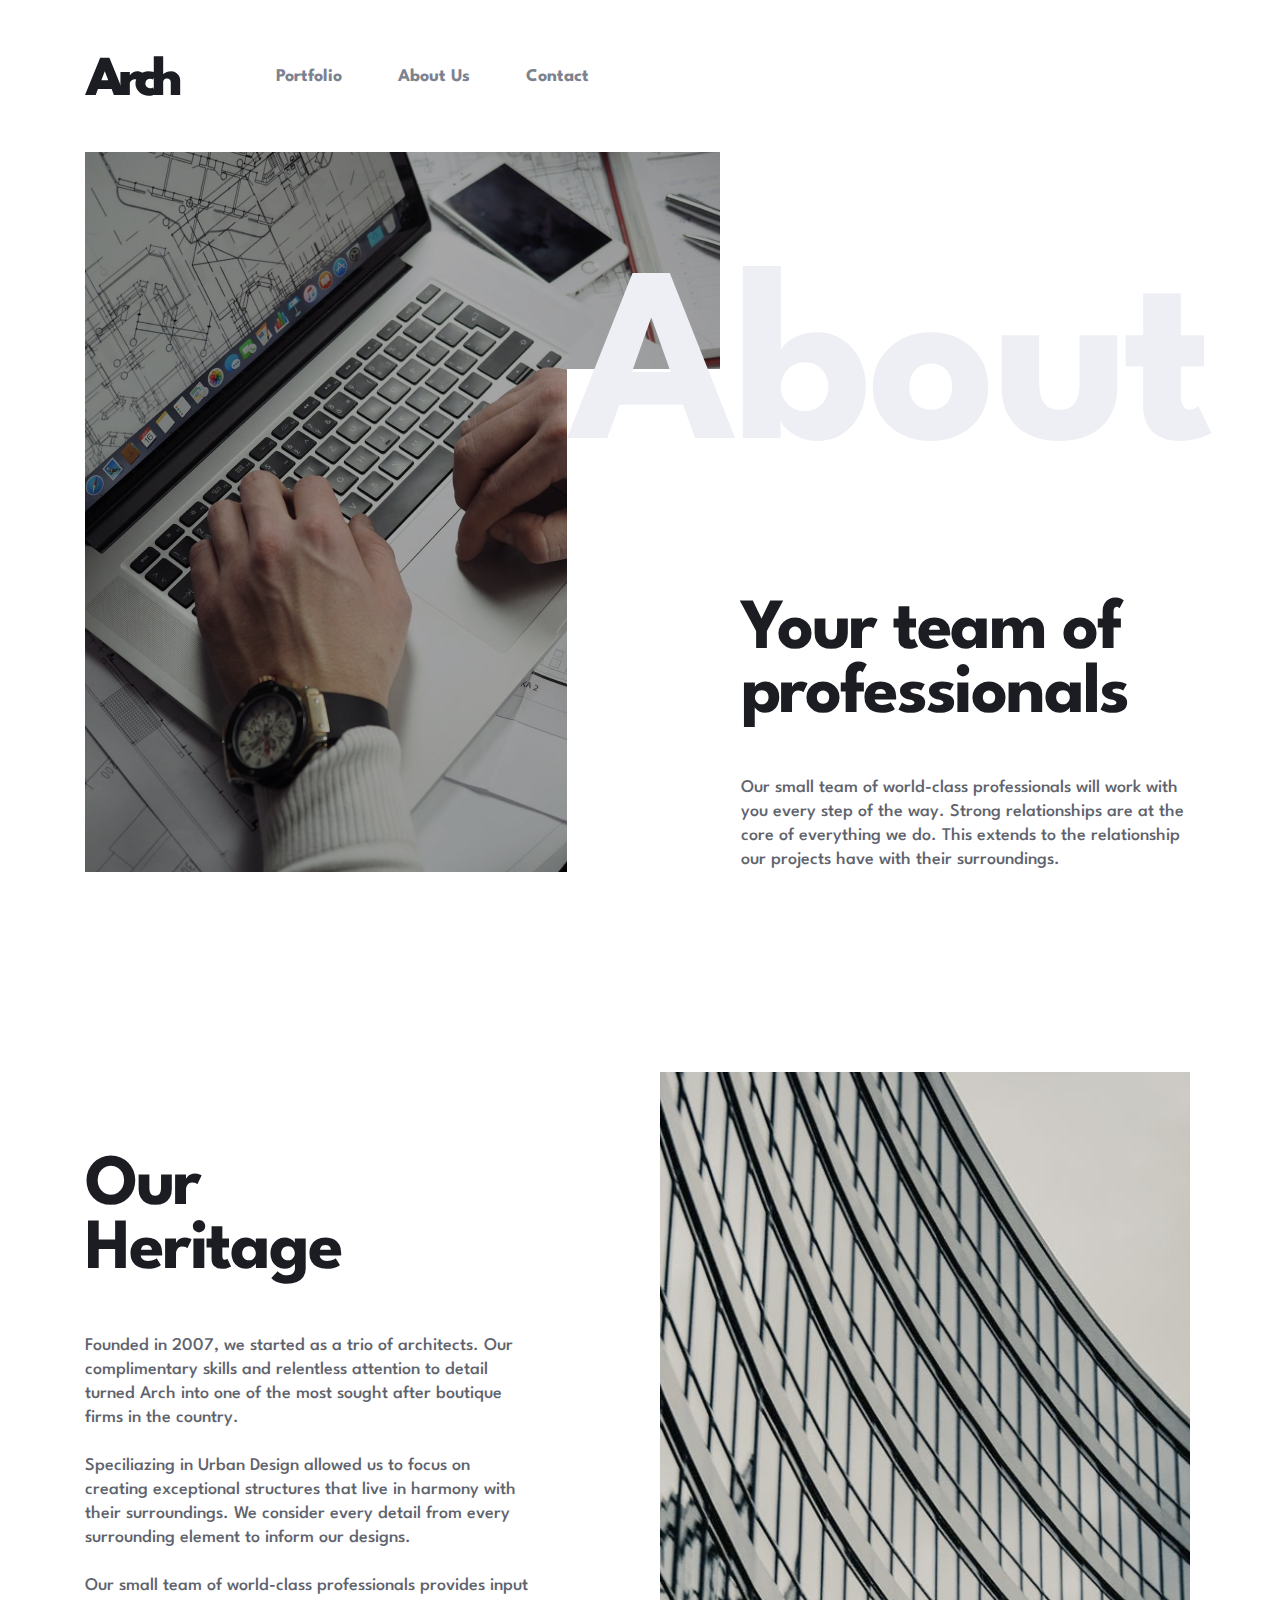
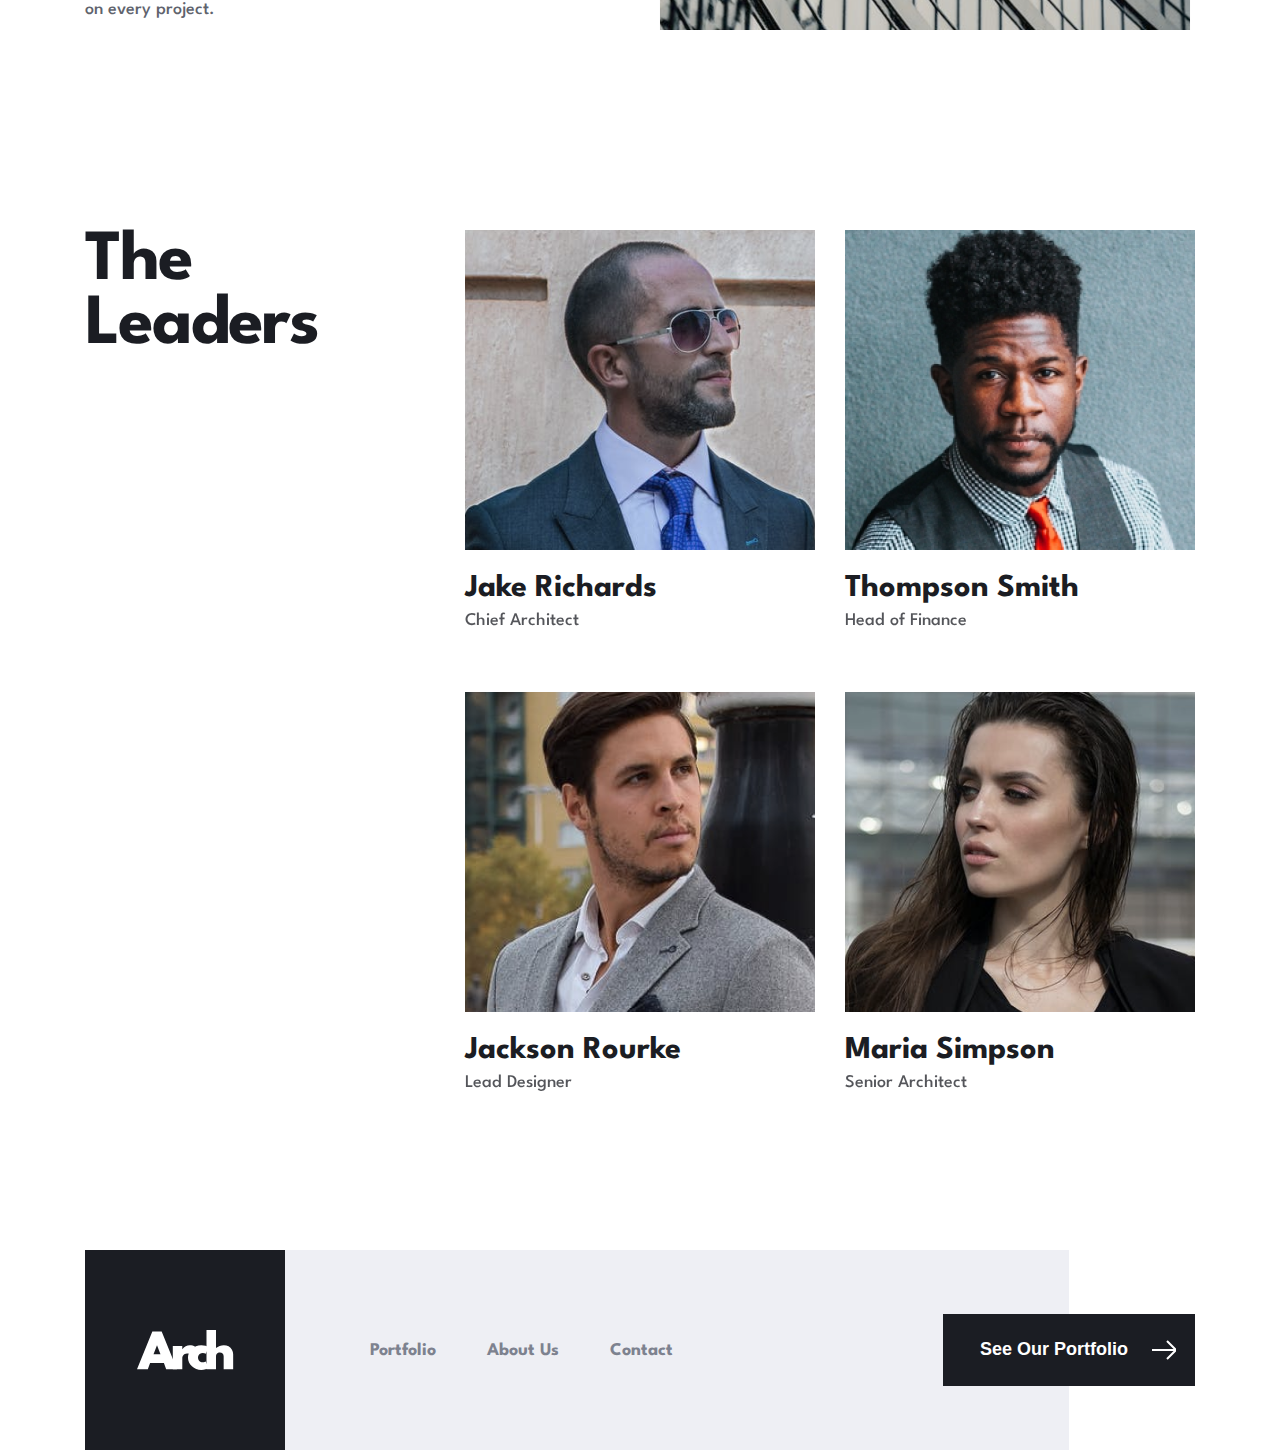
==== about.html @ 5c306593 "feat: add header" ====
<!DOCTYPE html>
<html lang="en">
  <head>
    <meta charset="UTF-8" />
    <meta name="viewport" content="width=device-width, initial-scale=1.0" />
    <link rel="stylesheet" href="./css/about.css" />
    <title>Document</title>
  </head>
  <body>
    <header>
      <img src="./img/logo/Arch.svg" alt="no photo" />
      <ul>
        <li><a href="./index.html">Portfolio</a></li>
        <li><a href="./about.html">About Us</a></li>
        <li><a href="#">Contact</a></li>
      </ul>
    </header>
    <main>
      <section class="your_team">
        <div class="your_team_container">
          <div class="about">
            <img src="./img/logo/About.svg" alt="no photo" />
            <div class="professionals">
              <h1>Your team of professionals</h1>
              <p>
                Our small team of world-class professionals will work with you
                every step of the way. Strong relationships are at the core of
                everything we do. This extends to the relationship our projects
                have with their surroundings.
              </p>
            </div>
          </div>
        </div>
      </section>
      <section class="our_heritage">
        <div class="our_heritage_container">
          <div class="founded">
            <h1>Our Heritage</h1>
            <div class="founded_container">
              <p>
                Founded in 2007, we started as a trio of architects. Our
                complimentary skills and relentless attention to detail turned
                Arch into one of the most sought after boutique firms in the
                country.
              </p>
              <p>
                Speciliazing in Urban Design allowed us to focus on creating
                exceptional structures that live in harmony with their
                surroundings. We consider every detail from every surrounding
                element to inform our designs.
              </p>
              <p>
                Our small team of world-class professionals provides input on
                every project.
              </p>
            </div>
          </div>
          <img src="./img/Bitmap.svg" alt="no photo" />
        </div>
      </section>
      <section class="the_leaders">
        <div class="the_leaders_container">
          <h1>
            The <br />
            Leaders
          </h1>
          <div class="leaders">
            <div class="jake_richards">
              <img src="./img/jack rechars.png" alt="no photo" />
              <h2>Jake Richards</h2>
              <p>Chief Architect</p>
            </div>
            <div class="jake_richards">
              <img src="./img/tomson smith.png" alt="no photo" />
              <h2>Thompson Smith</h2>
              <p>Head of Finance</p>
            </div>
            <div class="jake_richards">
              <img src="./img/jackson rourke.png" alt="no photo" />
              <h2>Jackson Rourke</h2>
              <p>Lead Designer</p>
            </div>
            <div class="jake_richards">
              <img src="./img/mariya simson.png" alt="no photo" />
              <h2>Maria Simpson</h2>
              <p>Senior Architect</p>
            </div>
          </div>
        </div>
      </section>
    </main>
    <footer>
      <div class="footer_container">
        <nav>
          <div class="arch">
            <img src="./img/logo/Arch whit.svg" alt="no photo" />
          </div>
          <ul>
            <li><a href="./index.html">Portfolio</a></li>
            <li><a href="./about.html">About Us</a></li>
            <li><a href="#">Contact</a></li>
          </ul>
        </nav>
        <a href="#"
          ><button>
            See Our Portfolio
            <img src="./img/logo/indicator.svg" alt="no photo" /></button
        ></a>
      </div>
    </footer>
  </body>
</html>
---- css/about.css ----
@import url("https://fonts.googleapis.com/css2?family=League+Spartan:wght@100..900&display=swap");
* {
  margin: 0;
  padding: 0;
}

body {
  display: flex;
  flex-direction: column;
  justify-content: space-between;
  padding-left: 15px;
  padding-right: 15px;
  min-height: 100vh;
}
body main {
  flex-grow: 1;
}

header {
  display: flex;
  align-items: center;
  gap: 94.84px;
  padding-top: 56px;
  padding-bottom: 56px;
  margin: 0 auto;
  width: 100%;
  max-width: 1110px;
  height: 40px;
}
header img {
  width: 96px;
  height: 40px;
}
header ul {
  display: flex;
  justify-content: space-between;
  align-items: center;
  list-style: none;
  width: 313px;
  height: 25px;
}
header ul a {
  font-family: "League Spartan", sans-serif;
  text-decoration: none;
  font-weight: 700;
  font-size: 18px;
  line-height: 139%;
  color: #7d828f;
}
header ul a:hover {
  transition: 0.3s;
  cursor: pointer;
  color: #1b1d23;
}

.your_team {
  display: flex;
  justify-content: center;
  font-family: "League Spartan", sans-serif;
  padding-bottom: 100px;
  width: 100%;
  height: 720px;
}
.your_team .your_team_container {
  display: flex;
  align-items: flex-end;
  justify-content: flex-end;
  width: 1110px;
  height: 720px;
  background: url(../../img/keyboard.png);
  background-repeat: no-repeat;
  background-position: left;
}
.your_team .your_team_container .about {
  display: flex;
  flex-direction: column;
  justify-content: flex-end;
  transform: translateX(165px);
  width: 793px;
  height: 503px;
  background: #fff;
}
.your_team .your_team_container .about img {
  transform: translateY(-100px);
  width: 645px;
  height: 200px;
}
.your_team .your_team_container .about .professionals {
  display: flex;
  flex-direction: column;
  gap: 49px;
  margin: 0 auto;
  width: 446px;
  height: 341px;
}
.your_team .your_team_container .about .professionals h1 {
  margin-top: 58px;
  font-weight: 700;
  font-size: 72px;
  line-height: 89%;
  letter-spacing: -0.03em;
  color: #1b1d23;
}
.your_team .your_team_container .about .professionals p {
  font-weight: 500;
  font-size: 18px;
  line-height: 133%;
  color: #60636d;
}

.our_heritage {
  display: flex;
  justify-content: center;
  padding-top: 100px;
  padding-bottom: 100px;
  font-family: "League Spartan", sans-serif;
  width: 100%;
  height: 558px;
}
.our_heritage .our_heritage_container {
  display: flex;
  justify-content: space-between;
  width: 1110px;
  height: 558px;
}
.our_heritage .our_heritage_container .founded {
  display: flex;
  flex-direction: column;
  gap: 51px;
  margin-top: 83px;
  width: 446px;
  height: 558px;
}
.our_heritage .our_heritage_container .founded h1 {
  width: 300px;
  font-weight: 700;
  font-size: 72px;
  line-height: 89%;
  letter-spacing: -0.03em;
  color: #1b1d23;
}
.our_heritage .our_heritage_container .founded .founded_container {
  display: flex;
  flex-direction: column;
  justify-content: space-between;
  width: 445px;
  height: 288px;
}
.our_heritage .our_heritage_container .founded .founded_container p {
  font-weight: 500;
  font-size: 18px;
  line-height: 133%;
  color: #60636d;
}
.our_heritage .our_heritage_container img {
  width: 540px;
  height: 558px;
}

.the_leaders {
  display: flex;
  justify-content: center;
  font-family: "League Spartan", sans-serif;
  padding-top: 100px;
  padding-bottom: 159px;
  width: 100%;
  height: 861px;
}
.the_leaders .the_leaders_container {
  display: flex;
  justify-content: space-between;
  width: 1110px;
  height: 861px;
}
.the_leaders .the_leaders_container h1 {
  font-weight: 700;
  font-size: 72px;
  line-height: 89%;
  letter-spacing: -0.03em;
  color: #1b1d23;
}
.the_leaders .the_leaders_container .leaders {
  display: flex;
  flex-wrap: wrap;
  justify-content: space-between;
  gap: 30px;
  row-gap: 63px;
  width: 730px;
  height: 861px;
}
.the_leaders .the_leaders_container .leaders .jake_richards {
  width: 350px;
  height: 399px;
}
.the_leaders .the_leaders_container .leaders .jake_richards img {
  width: 350px;
  height: 320px;
}
.the_leaders .the_leaders_container .leaders .jake_richards h2 {
  padding-top: 15px;
  font-weight: 700;
  font-size: 32px;
  line-height: 125%;
  color: #1b1d23;
}
.the_leaders .the_leaders_container .leaders .jake_richards p {
  font-weight: 500;
  font-size: 18px;
  line-height: 133%;
  opacity: 0.75;
  color: #1b1d23;
}

footer {
  display: flex;
  margin: 0 auto;
  font-family: "League Spartan", sans-serif;
  width: 100%;
  max-width: 1110px;
  height: 200px;
}
footer .footer_container {
  display: flex;
  justify-content: space-between;
  align-items: center;
  width: 984px;
  height: 200px;
  background: #eeeff4;
}
footer .footer_container nav {
  display: flex;
  align-items: center;
  justify-content: space-between;
  width: 598px;
  height: 200px;
}
footer .footer_container nav .arch {
  display: flex;
  align-items: center;
  justify-content: center;
  width: 200px;
  height: 200px;
  background: #1b1d23;
}
footer .footer_container nav ul {
  display: flex;
  gap: 51px;
  width: 313px;
  height: 25px;
  list-style: none;
}
footer .footer_container nav ul a {
  text-decoration: none;
  font-weight: 700;
  font-size: 18px;
  line-height: 139%;
  color: #7d828f;
}
footer .footer_container nav ul a:hover {
  transition: 0.3s;
  color: #1b1d23;
}
footer .footer_container a {
  text-decoration: none;
}
footer .footer_container a button {
  transform: translateX(126px);
  display: flex;
  gap: 24px;
  align-items: center;
  padding-left: 37px;
  font-weight: 700;
  font-size: 18px;
  line-height: 139%;
  text-align: right;
  cursor: pointer;
  border: none;
  width: 252px;
  height: 72px;
  background: #1b1d23;
  color: #fff;
}
footer .footer_container a button:hover {
  transition: 0.3s;
  background: #60636d;
}/*# sourceMappingURL=about.css.map */
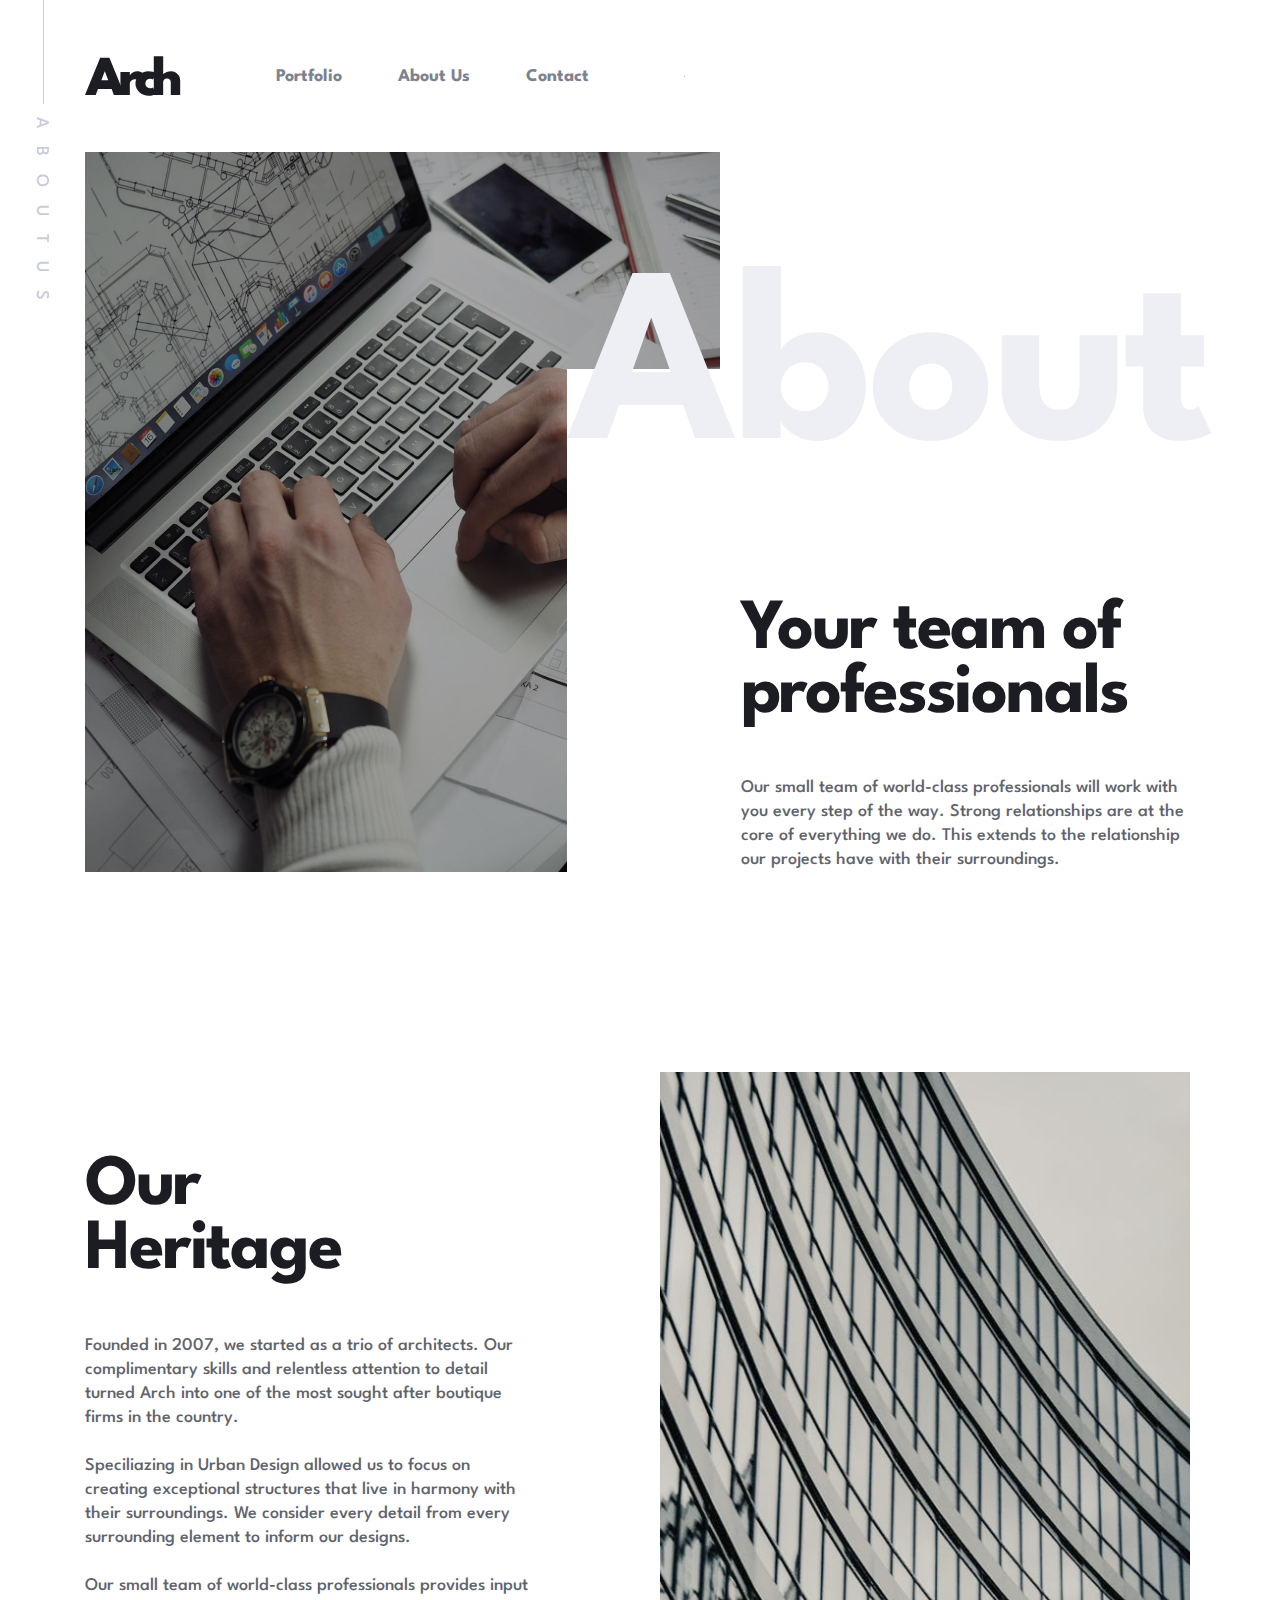
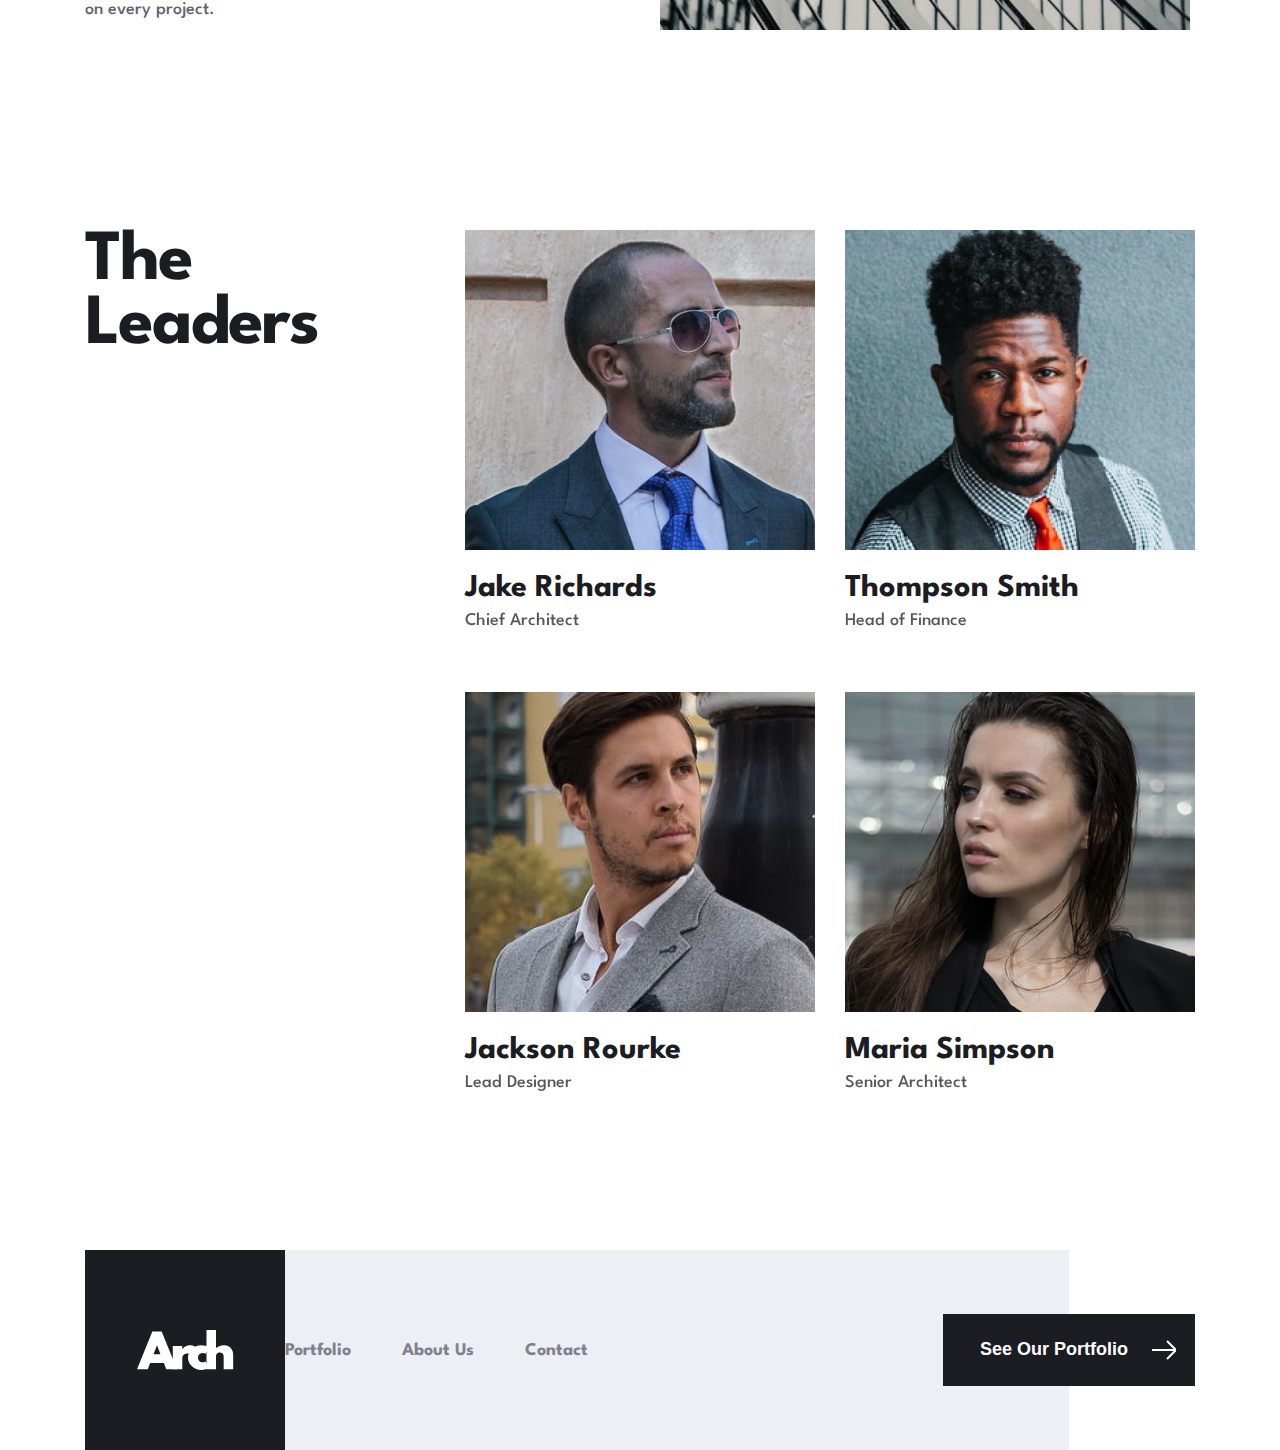
==== commit 081d5ac9: "feat: add div header main footer" ====
--- a/about.html
+++ b/about.html
@@ -7,31 +7,36 @@
     <title>Document</title>
   </head>
   <body>
+    <div class="about_line">
+      <div class="line"></div>
+      <p>ABOUT<span>US</span></p>
+    </div>
     <header>
-      <img src="./img/logo/Arch.svg" alt="no photo" />
+      <img src="./img/logo/Arch.svg" alt="no photo" class="arch_header" />
       <ul>
         <li><a href="./index.html">Portfolio</a></li>
         <li><a href="./about.html">About Us</a></li>
         <li><a href="#">Contact</a></li>
       </ul>
+      <img src="./img/logo/menu.svg" alt="no photo" class="menu" />
     </header>
-    <main>
-      <section class="your_team">
-        <div class="your_team_container">
-          <div class="about">
-            <img src="./img/logo/About.svg" alt="no photo" />
-            <div class="professionals">
-              <h1>Your team of professionals</h1>
-              <p>
-                Our small team of world-class professionals will work with you
-                every step of the way. Strong relationships are at the core of
-                everything we do. This extends to the relationship our projects
-                have with their surroundings.
-              </p>
-            </div>
+    <section class="your_team">
+      <div class="your_team_container">
+        <div class="about">
+          <img src="./img/logo/About.svg" alt="no photo" />
+          <div class="professionals">
+            <h1>Your team of professionals</h1>
+            <p>
+              Our small team of world-class professionals will work with you
+              every step of the way. Strong relationships are at the core of
+              everything we do. This extends to the relationship our projects
+              have with their surroundings.
+            </p>
           </div>
         </div>
-      </section>
+      </div>
+    </section>
+    <main>
       <section class="our_heritage">
         <div class="our_heritage_container">
           <div class="founded">
--- a/css/about.css
+++ b/css/about.css
@@ -16,6 +16,12 @@
   flex-grow: 1;
 }
 
+@media (max-width: 1200px) {
+  body {
+    padding-left: 0px;
+    padding-right: 0px;
+  }
+}
 header {
   display: flex;
   align-items: center;
@@ -27,7 +33,7 @@
   max-width: 1110px;
   height: 40px;
 }
-header img {
+header .arch_header {
   width: 96px;
   height: 40px;
 }
@@ -52,7 +58,34 @@
   cursor: pointer;
   color: #1b1d23;
 }
-
+header .menu {
+  width: 1px;
+  height: 1px;
+}
+
+@media (max-width: 1200px) {
+  header {
+    max-width: 573px;
+  }
+  .menu {
+    width: 1px;
+    height: 1px;
+  }
+}
+@media (max-width: 800px) {
+  header {
+    gap: 210px;
+    width: 311px;
+    height: 32px;
+  }
+  header ul {
+    display: none;
+  }
+  header .menu {
+    width: 24px;
+    height: 17px;
+  }
+}
 .your_team {
   display: flex;
   justify-content: center;
@@ -230,7 +263,6 @@
 footer .footer_container nav {
   display: flex;
   align-items: center;
-  justify-content: space-between;
   width: 598px;
   height: 200px;
 }
@@ -262,9 +294,10 @@
 }
 footer .footer_container a {
   text-decoration: none;
+  width: 252px;
+  transform: translateX(126px);
 }
 footer .footer_container a button {
-  transform: translateX(126px);
   display: flex;
   gap: 24px;
   align-items: center;
@@ -283,4 +316,98 @@
 footer .footer_container a button:hover {
   transition: 0.3s;
   background: #60636d;
+}
+
+@media (max-width: 1200px) {
+  footer {
+    max-width: 768px;
+    height: 120px;
+  }
+  footer .footer_container {
+    width: 612px;
+    height: 120px;
+  }
+  footer .footer_container nav {
+    gap: 40px;
+    width: 473px;
+    height: 120px;
+  }
+  footer .footer_container nav .arch {
+    width: 120px;
+    height: 120px;
+  }
+  footer .footer_container nav .arch img {
+    width: 58px;
+    height: 24px;
+  }
+  footer .footer_container a button {
+    transform: translateX(-52px);
+  }
+}
+@media (max-width: 800px) {
+  footer {
+    flex-direction: column;
+    align-items: center;
+    width: 100%;
+    height: 443px;
+    background: #eeeff4;
+  }
+  footer .footer_container {
+    flex-direction: column;
+    align-items: center;
+    width: 375px;
+    height: 443px;
+  }
+  footer .footer_container nav {
+    width: 473px;
+    height: 120px;
+  }
+  footer .footer_container nav ul {
+    flex-direction: column;
+    align-items: center;
+    transform: translate(50px, 130px);
+    width: 72px;
+    height: 139px;
+  }
+  footer .footer_container nav .arch {
+    transform: translate(180px, -65px);
+    width: 120px;
+    height: 120px;
+  }
+  footer .footer_container nav .arch img {
+    width: 58px;
+    height: 24px;
+  }
+  footer .footer_container a button {
+    transform: translateX(-120px);
+    margin-bottom: 48px;
+  }
+}
+.about_line {
+  font-family: "League Spartan", sans-serif;
+  position: fixed;
+  left: 43px;
+  width: 24px;
+  height: 476px;
+}
+.about_line .line {
+  width: 1px;
+  height: 104px;
+  background: #c8ccd8;
+}
+.about_line p {
+  padding-top: 49px;
+  padding-right: 46px;
+  font-weight: 500;
+  font-size: 18px;
+  line-height: 133%;
+  letter-spacing: 1em;
+  color: #c8ccd8;
+  transform: rotate(90deg);
+}
+
+@media (max-width: 800px) {
+  .about_line {
+    display: none;
+  }
 }/*# sourceMappingURL=about.css.map */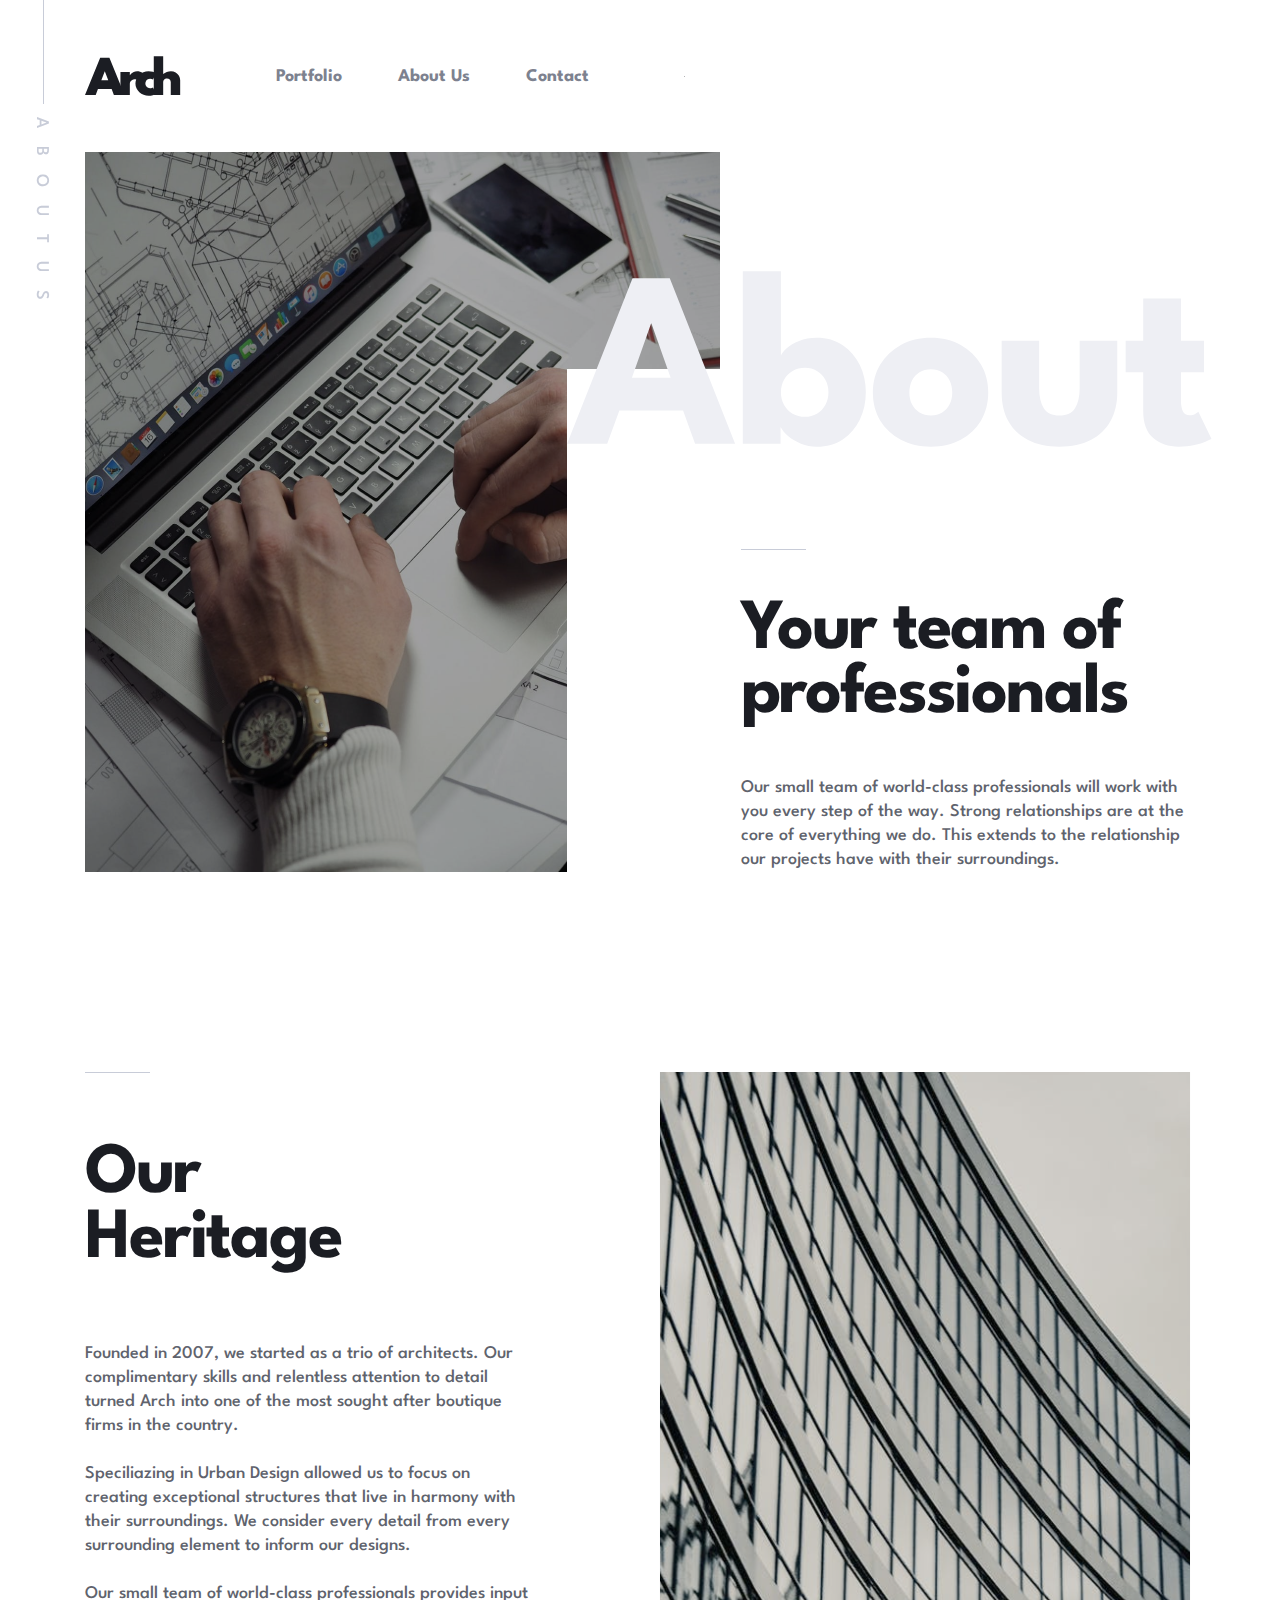
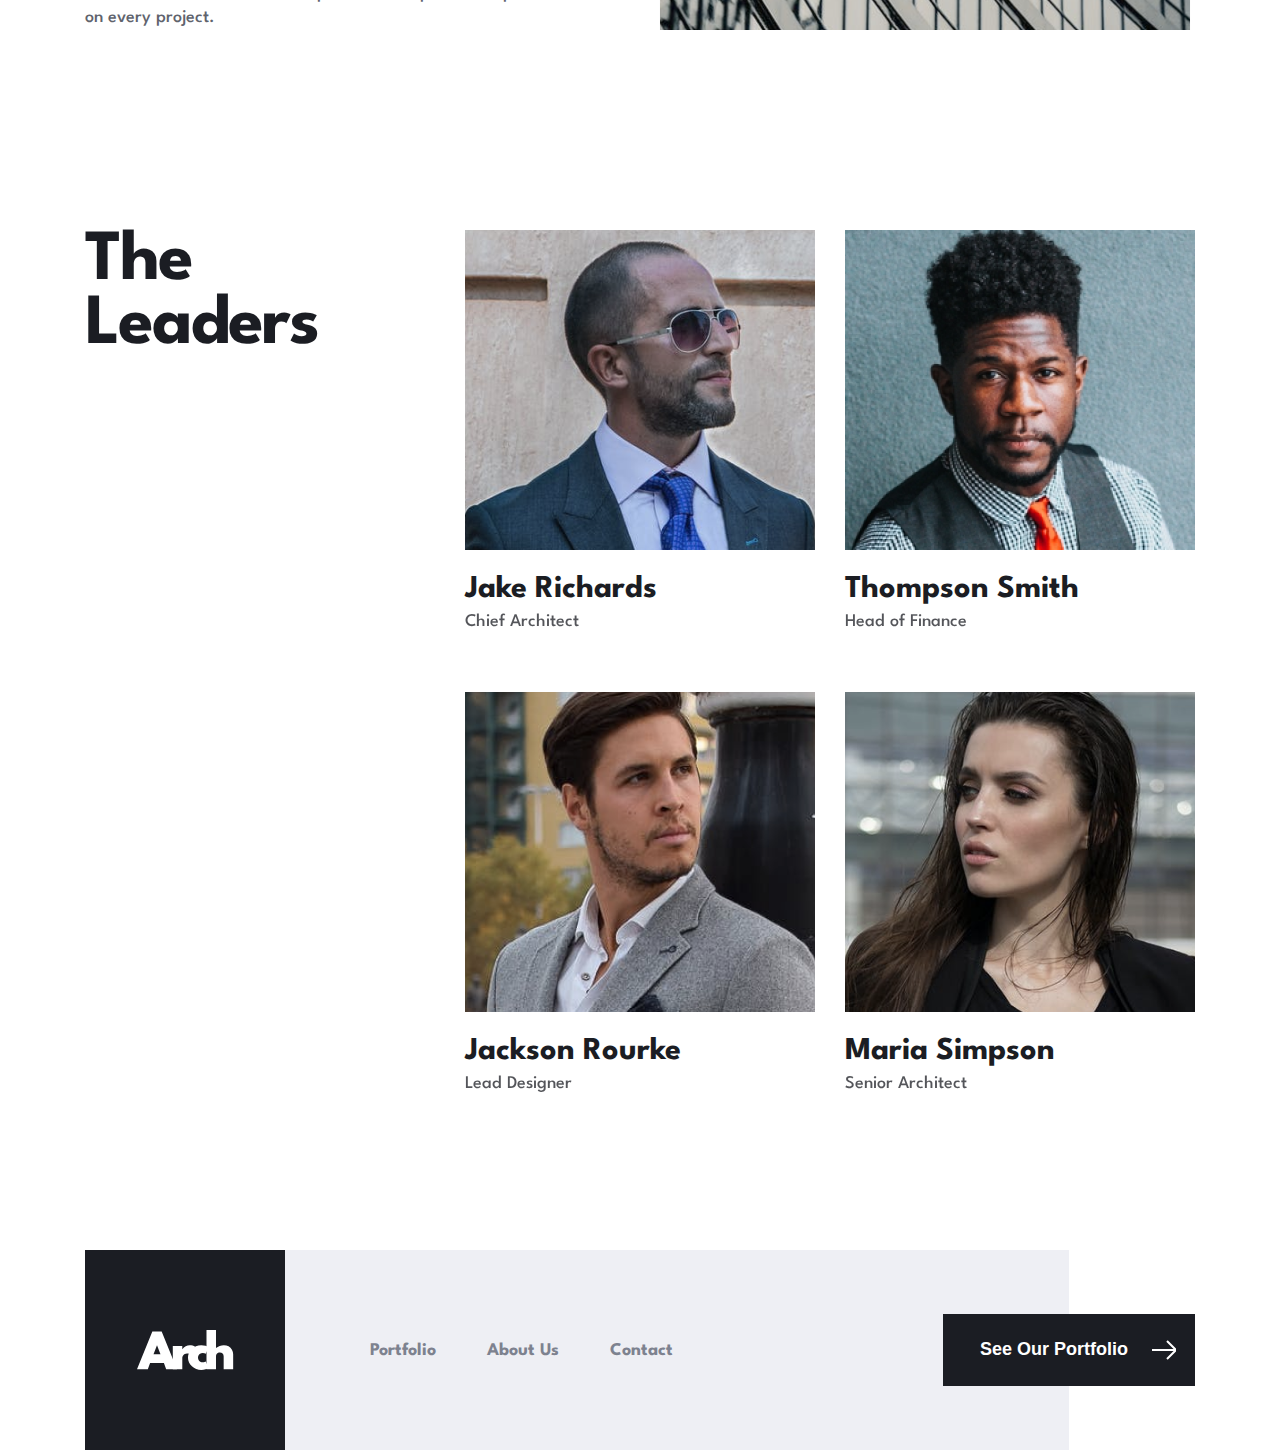
==== commit 1b78ff64: "feat: add div header main footer" ====
--- a/about.html
+++ b/about.html
@@ -20,26 +20,28 @@
       </ul>
       <img src="./img/logo/menu.svg" alt="no photo" class="menu" />
     </header>
-    <section class="your_team">
-      <div class="your_team_container">
-        <div class="about">
-          <img src="./img/logo/About.svg" alt="no photo" />
-          <div class="professionals">
-            <h1>Your team of professionals</h1>
-            <p>
-              Our small team of world-class professionals will work with you
-              every step of the way. Strong relationships are at the core of
-              everything we do. This extends to the relationship our projects
-              have with their surroundings.
-            </p>
+    <main>
+      <section class="your_team">
+        <div class="your_team_container">
+          <div class="about">
+            <img src="./img/logo/About.svg" alt="no photo" />
+            <div class="professionals">
+              <div class="line_your"></div>
+              <h1>Your team of professionals</h1>
+              <p>
+                Our small team of world-class professionals will work with you
+                every step of the way. Strong relationships are at the core of
+                everything we do. This extends to the relationship our projects
+                have with their surroundings.
+              </p>
+            </div>
           </div>
         </div>
-      </div>
-    </section>
-    <main>
+      </section>
       <section class="our_heritage">
         <div class="our_heritage_container">
           <div class="founded">
+            <div class="line_your"></div>
             <h1>Our Heritage</h1>
             <div class="founded_container">
               <p>
@@ -96,21 +98,26 @@
     </main>
     <footer>
       <div class="footer_container">
-        <nav>
-          <div class="arch">
-            <img src="./img/logo/Arch whit.svg" alt="no photo" />
-          </div>
-          <ul>
-            <li><a href="./index.html">Portfolio</a></li>
-            <li><a href="./about.html">About Us</a></li>
-            <li><a href="#">Contact</a></li>
-          </ul>
-        </nav>
-        <a href="#"
-          ><button>
-            See Our Portfolio
-            <img src="./img/logo/indicator.svg" alt="no photo" /></button
-        ></a>
+        <div class="arch_mobile">
+          <img src="./img/logo/Arch whit.svg" alt="no photo" />
+        </div>
+        <div class="nav_buuton">
+          <nav>
+            <div class="arch">
+              <img src="./img/logo/Arch whit.svg" alt="no photo" />
+            </div>
+            <ul>
+              <li><a href="./index.html">Portfolio</a></li>
+              <li><a href="./about.html">About Us</a></li>
+              <li><a href="#">Contact</a></li>
+            </ul>
+          </nav>
+          <a href="#"
+            ><button>
+              See Our Portfolio
+              <img src="./img/logo/indicator.svg" alt="no photo" /></button
+          ></a>
+        </div>
       </div>
     </footer>
   </body>
--- a/css/about.css
+++ b/css/about.css
@@ -22,6 +22,141 @@
     padding-right: 0px;
   }
 }
+/* http://meyerweb.com/eric/tools/css/reset/ 
+   v2.0 | 20110126
+   License: none (public domain)
+*/
+html,
+body,
+div,
+span,
+applet,
+object,
+iframe,
+h1,
+h2,
+h3,
+h4,
+h5,
+h6,
+p,
+blockquote,
+pre,
+a,
+abbr,
+acronym,
+address,
+big,
+cite,
+code,
+del,
+dfn,
+em,
+img,
+ins,
+kbd,
+q,
+s,
+samp,
+small,
+strike,
+strong,
+sub,
+sup,
+tt,
+var,
+b,
+u,
+i,
+center,
+dl,
+dt,
+dd,
+ol,
+ul,
+li,
+fieldset,
+form,
+label,
+legend,
+table,
+caption,
+tbody,
+tfoot,
+thead,
+tr,
+th,
+td,
+article,
+aside,
+canvas,
+details,
+embed,
+figure,
+figcaption,
+footer,
+header,
+hgroup,
+menu,
+nav,
+output,
+ruby,
+section,
+summary,
+time,
+mark,
+audio,
+video {
+  margin: 0;
+  padding: 0;
+  border: 0;
+  font-size: 100%;
+  font: inherit;
+  vertical-align: baseline;
+}
+
+/* HTML5 display-role reset for older browsers */
+article,
+aside,
+details,
+figcaption,
+figure,
+footer,
+header,
+hgroup,
+menu,
+nav,
+section {
+  display: block;
+}
+
+body {
+  line-height: 1;
+}
+
+ol,
+ul {
+  list-style: none;
+}
+
+blockquote,
+q {
+  quotes: none;
+}
+
+blockquote:before,
+blockquote:after,
+q:before,
+q:after {
+  content: "";
+  content: none;
+}
+
+table {
+  border-collapse: collapse;
+  border-spacing: 0;
+}
+
 header {
   display: flex;
   align-items: center;
@@ -72,7 +207,7 @@
     height: 1px;
   }
 }
-@media (max-width: 800px) {
+@media (max-width: 768px) {
   header {
     gap: 210px;
     width: 311px;
@@ -121,13 +256,17 @@
 .your_team .your_team_container .about .professionals {
   display: flex;
   flex-direction: column;
+  margin: 0 auto;
   gap: 49px;
-  margin: 0 auto;
   width: 446px;
   height: 341px;
 }
+.your_team .your_team_container .about .professionals .line_your {
+  width: 65px;
+  height: 1px;
+  background: #c8ccd8;
+}
 .your_team .your_team_container .about .professionals h1 {
-  margin-top: 58px;
   font-weight: 700;
   font-size: 72px;
   line-height: 89%;
@@ -141,6 +280,55 @@
   color: #60636d;
 }
 
+@media (max-width: 1200px) {
+  .your_team .your_team_container {
+    width: 573px;
+    height: 720px;
+    background: url(../../img/keyboard_tablet.png) no-repeat left;
+  }
+  .your_team .your_team_container .about {
+    width: 572px;
+    height: 431px;
+    transform: translateX(57px);
+  }
+  .your_team .your_team_container .about img {
+    transform: translate(170px, -50px);
+    width: 342px;
+    height: 150px;
+  }
+}
+@media (max-width: 768px) {
+  .your_team {
+    height: 529px;
+  }
+  .your_team .your_team_container {
+    align-items: flex-end;
+    justify-content: flex-start;
+    width: 375px;
+    height: 529px;
+    background: url(../../img/keyboard_mobilne.png) no-repeat left top;
+  }
+  .your_team .your_team_container .about {
+    width: 311px;
+    height: 334px;
+    transform: translateX(0px);
+  }
+  .your_team .your_team_container .about img {
+    display: none;
+  }
+  .your_team .your_team_container .about .professionals {
+    padding-left: 32px;
+    gap: 20px;
+    width: 311px;
+    height: 269px;
+  }
+  .your_team .your_team_container .about .professionals h1 {
+    font-size: 48px;
+  }
+  .your_team .your_team_container .about .professionals p {
+    font-size: 18px;
+  }
+}
 .our_heritage {
   display: flex;
   justify-content: center;
@@ -159,10 +347,14 @@
 .our_heritage .our_heritage_container .founded {
   display: flex;
   flex-direction: column;
-  gap: 51px;
-  margin-top: 83px;
+  justify-content: space-between;
   width: 446px;
   height: 558px;
+}
+.our_heritage .our_heritage_container .founded .line_your {
+  width: 65px;
+  height: 1px;
+  background: #c8ccd8;
 }
 .our_heritage .our_heritage_container .founded h1 {
   width: 300px;
@@ -190,6 +382,43 @@
   height: 558px;
 }
 
+@media (max-width: 1200px) {
+  .our_heritage {
+    height: 485px;
+  }
+  .our_heritage .our_heritage_container {
+    width: 573px;
+    height: 485px;
+  }
+  .our_heritage .our_heritage_container .founded {
+    width: 574px;
+    height: 485px;
+  }
+  .our_heritage .our_heritage_container .founded .founded_container {
+    width: 573px;
+    height: 216px;
+  }
+  .our_heritage .our_heritage_container img {
+    display: none;
+  }
+}
+@media (max-width: 768px) {
+  .our_heritage {
+    height: 679px;
+  }
+  .our_heritage .our_heritage_container {
+    width: 311px;
+    height: 679px;
+  }
+  .our_heritage .our_heritage_container .founded {
+    width: 311px;
+    height: 679px;
+  }
+  .our_heritage .our_heritage_container .founded .founded_container {
+    width: 310px;
+    height: 384px;
+  }
+}
 .the_leaders {
   display: flex;
   justify-content: center;
@@ -244,15 +473,87 @@
   color: #1b1d23;
 }
 
+@media (max-width: 1200px) {
+  .the_leaders {
+    width: 100%;
+    height: 950px;
+  }
+  .the_leaders .the_leaders_container {
+    flex-direction: column;
+    gap: 49px;
+    width: 573px;
+    height: 950px;
+  }
+  .the_leaders .the_leaders_container .leaders {
+    gap: 10px;
+    width: 573px;
+    height: 850px;
+  }
+  .the_leaders .the_leaders_container .leaders .jake_richards {
+    width: 280px;
+    height: 335px;
+  }
+  .the_leaders .the_leaders_container .leaders .jake_richards img {
+    width: 280px;
+    height: 256px;
+  }
+}
+@media (max-width: 768px) {
+  .the_leaders {
+    width: 100%;
+    height: 1856px;
+  }
+  .the_leaders .the_leaders_container {
+    flex-direction: column;
+    gap: 49px;
+    width: 311px;
+    height: 1856px;
+  }
+  .the_leaders .the_leaders_container h1 {
+    font-size: 48px;
+  }
+  .the_leaders .the_leaders_container .leaders {
+    gap: 10px;
+    width: 311px;
+    height: 1697px;
+  }
+  .the_leaders .the_leaders_container .leaders .jake_richards {
+    width: 311px;
+    height: 363px;
+  }
+  .the_leaders .the_leaders_container .leaders .jake_richards img {
+    width: 311px;
+    height: 284px;
+  }
+  .the_leaders .the_leaders_container .leaders .jake_richards h2 {
+    font-size: 32px;
+  }
+  .the_leaders .the_leaders_container .leaders .jake_richards p {
+    font-size: 18px;
+  }
+}
 footer {
   display: flex;
-  margin: 0 auto;
+  justify-content: center;
   font-family: "League Spartan", sans-serif;
   width: 100%;
-  max-width: 1110px;
   height: 200px;
 }
 footer .footer_container {
+  display: flex;
+  width: 1110px;
+  height: 200px;
+}
+footer .footer_container .arch_mobile {
+  display: none;
+  width: 1px;
+  height: 1px;
+}
+footer .footer_container .arch_mobile img {
+  width: 1px;
+  height: 1px;
+}
+footer .footer_container .nav_buuton {
   display: flex;
   justify-content: space-between;
   align-items: center;
@@ -260,13 +561,15 @@
   height: 200px;
   background: #eeeff4;
 }
-footer .footer_container nav {
-  display: flex;
+footer .footer_container .nav_buuton nav {
+  display: flex;
+  justify-content: space-between;
   align-items: center;
+  gap: 40px;
   width: 598px;
   height: 200px;
 }
-footer .footer_container nav .arch {
+footer .footer_container .nav_buuton nav .arch {
   display: flex;
   align-items: center;
   justify-content: center;
@@ -274,30 +577,30 @@
   height: 200px;
   background: #1b1d23;
 }
-footer .footer_container nav ul {
+footer .footer_container .nav_buuton nav ul {
   display: flex;
   gap: 51px;
   width: 313px;
   height: 25px;
   list-style: none;
 }
-footer .footer_container nav ul a {
+footer .footer_container .nav_buuton nav ul a {
   text-decoration: none;
   font-weight: 700;
   font-size: 18px;
   line-height: 139%;
   color: #7d828f;
 }
-footer .footer_container nav ul a:hover {
+footer .footer_container .nav_buuton nav ul a:hover {
   transition: 0.3s;
   color: #1b1d23;
 }
-footer .footer_container a {
+footer .footer_container .nav_buuton a {
+  transform: translateX(126px);
   text-decoration: none;
   width: 252px;
-  transform: translateX(126px);
-}
-footer .footer_container a button {
+}
+footer .footer_container .nav_buuton a button {
   display: flex;
   gap: 24px;
   align-items: center;
@@ -313,40 +616,51 @@
   background: #1b1d23;
   color: #fff;
 }
-footer .footer_container a button:hover {
+footer .footer_container .nav_buuton a button:hover {
   transition: 0.3s;
   background: #60636d;
 }
 
 @media (max-width: 1200px) {
   footer {
-    max-width: 768px;
+    justify-content: center;
     height: 120px;
   }
   footer .footer_container {
+    width: 768px;
+    height: 120px;
+  }
+  footer .footer_container .arch_mobile {
+    width: 1px;
+    height: 1px;
+  }
+  footer .footer_container .arch_mobile img {
+    width: 1px;
+    height: 1px;
+  }
+  footer .footer_container .nav_buuton {
     width: 612px;
     height: 120px;
   }
-  footer .footer_container nav {
-    gap: 40px;
+  footer .footer_container .nav_buuton nav {
+    gap: 20px;
     width: 473px;
     height: 120px;
   }
-  footer .footer_container nav .arch {
+  footer .footer_container .nav_buuton nav .arch {
     width: 120px;
     height: 120px;
   }
-  footer .footer_container nav .arch img {
+  footer .footer_container .nav_buuton nav .arch img {
     width: 58px;
     height: 24px;
   }
-  footer .footer_container a button {
-    transform: translateX(-52px);
-  }
-}
-@media (max-width: 800px) {
+  footer .footer_container .nav_buuton a {
+    transform: translateX(30px);
+  }
+}
+@media (max-width: 768px) {
   footer {
-    flex-direction: column;
     align-items: center;
     width: 100%;
     height: 443px;
@@ -358,28 +672,48 @@
     width: 375px;
     height: 443px;
   }
-  footer .footer_container nav {
-    width: 473px;
+  footer .footer_container .arch_mobile {
+    margin-top: -60px;
+    display: flex;
+    justify-content: center;
+    align-items: center;
+    width: 120px;
     height: 120px;
-  }
-  footer .footer_container nav ul {
+    background: #1b1d23;
+  }
+  footer .footer_container .arch_mobile img {
+    width: 58px;
+    height: 24px;
+  }
+  footer .footer_container .nav_buuton {
     flex-direction: column;
     align-items: center;
-    transform: translate(50px, 130px);
+    width: 375px;
+    height: 443px;
+  }
+  footer .footer_container .nav_buuton nav {
+    flex-direction: column;
+    width: 120px;
+    height: 120px;
+  }
+  footer .footer_container .nav_buuton nav ul {
+    margin-top: 30px;
+    flex-direction: column;
+    align-items: center;
     width: 72px;
     height: 139px;
   }
-  footer .footer_container nav .arch {
-    transform: translate(180px, -65px);
-    width: 120px;
-    height: 120px;
-  }
-  footer .footer_container nav .arch img {
-    width: 58px;
-    height: 24px;
-  }
-  footer .footer_container a button {
-    transform: translateX(-120px);
+  footer .footer_container .nav_buuton nav .arch {
+    display: none;
+  }
+  footer .footer_container .nav_buuton nav .arch img {
+    display: none;
+  }
+  footer .footer_container .nav_buuton a {
+    transform: translateX(0px);
+  }
+  footer .footer_container .nav_buuton a button {
+    align-self: center;
     margin-bottom: 48px;
   }
 }
@@ -406,7 +740,12 @@
   transform: rotate(90deg);
 }
 
-@media (max-width: 800px) {
+@media (max-width: 1200px) {
+  .about_line {
+    left: 83px;
+  }
+}
+@media (max-width: 768px) {
   .about_line {
     display: none;
   }
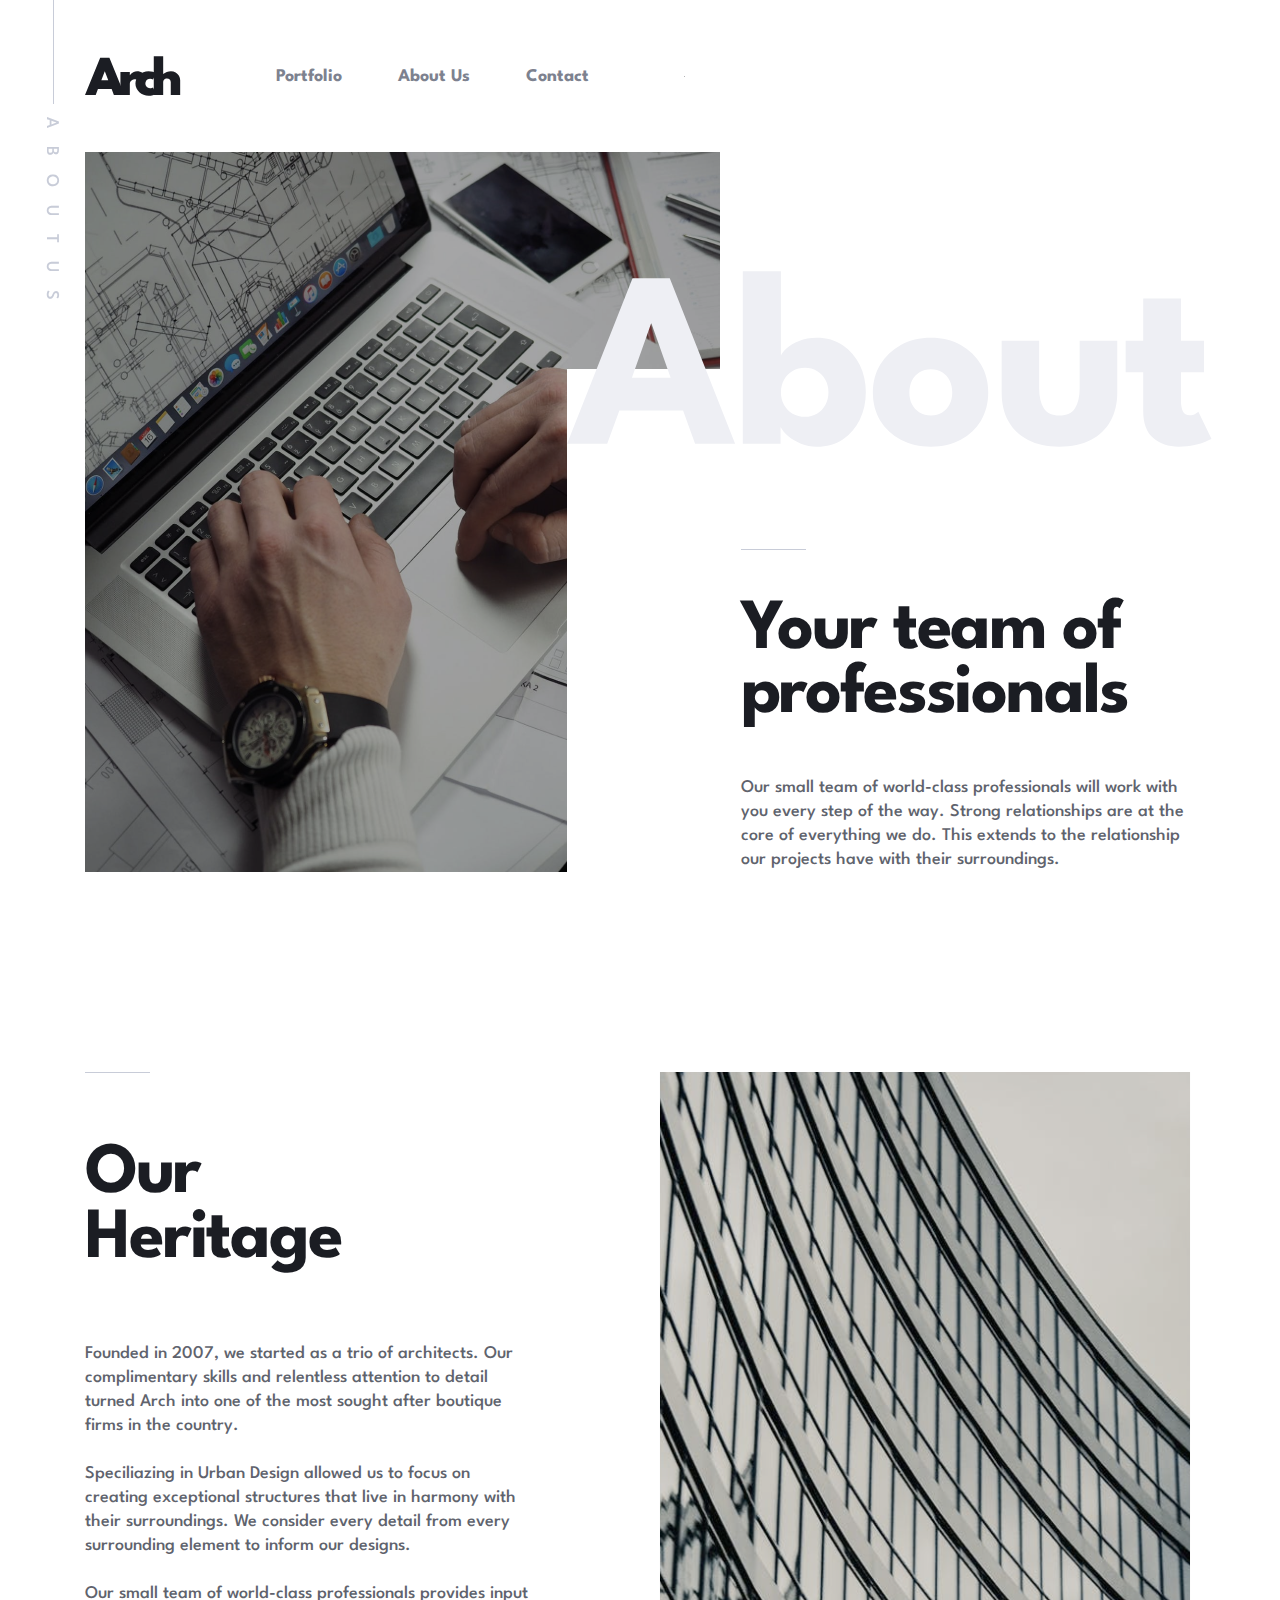
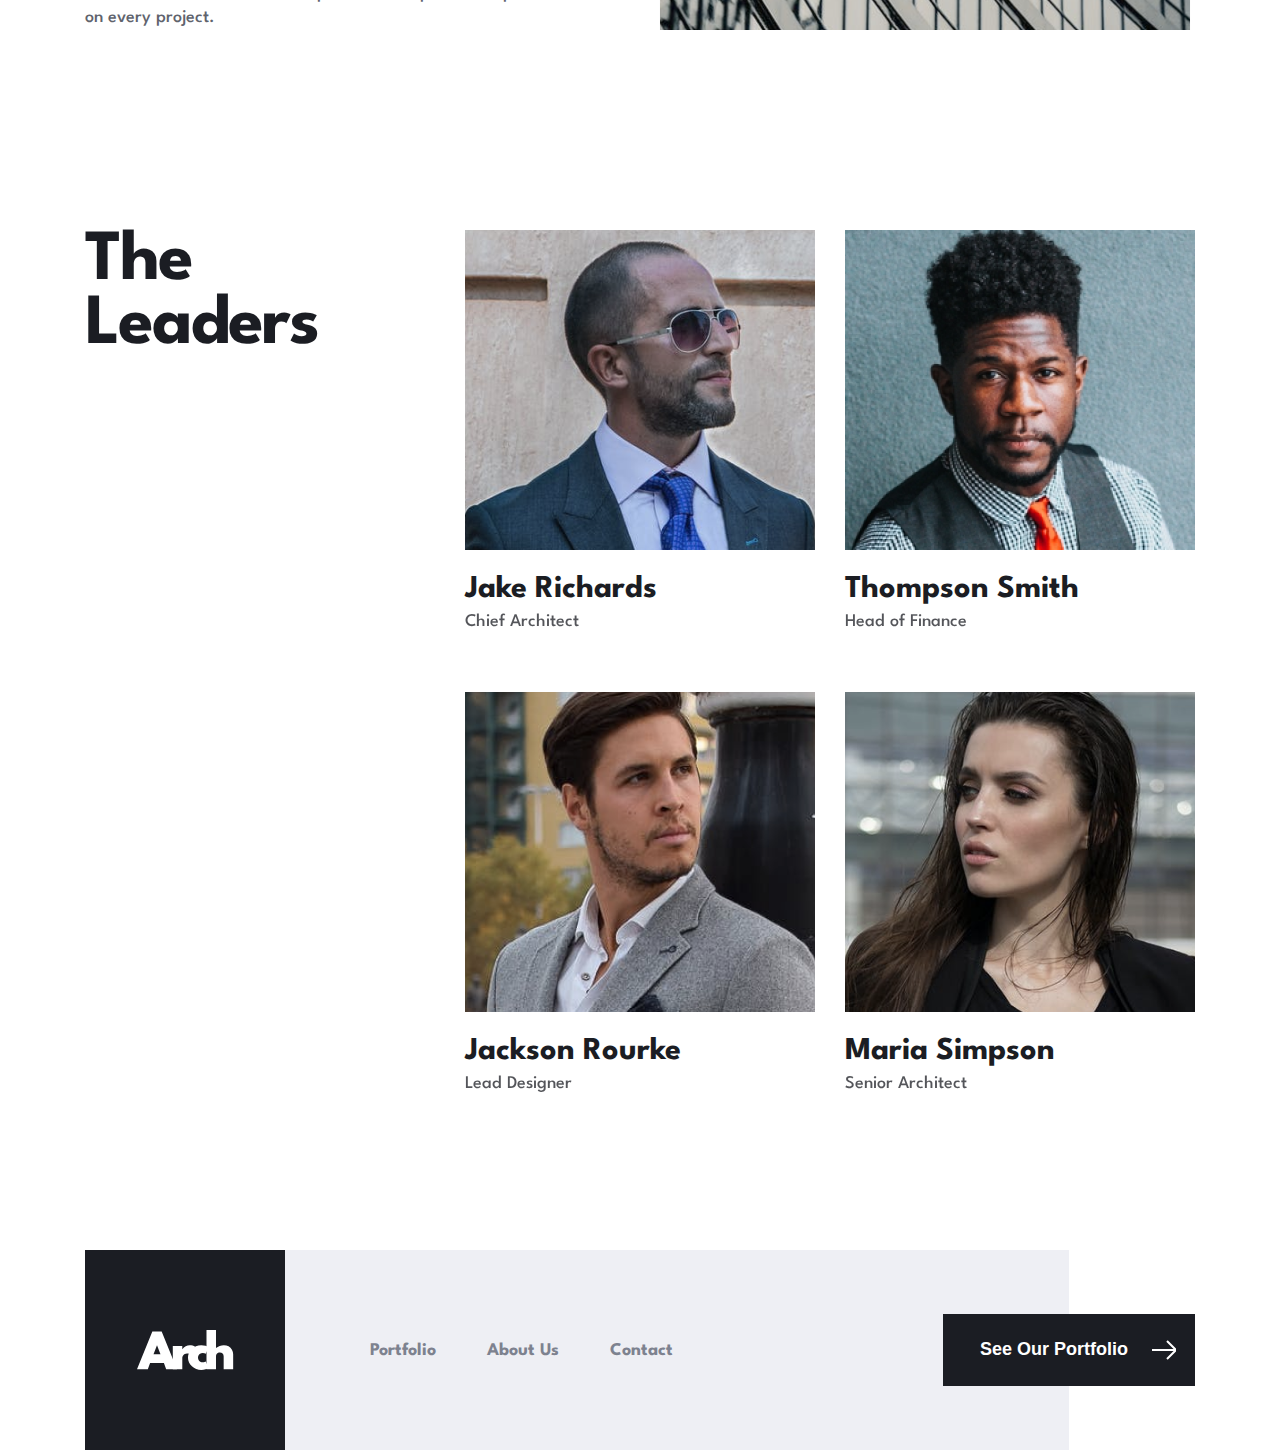
==== commit d1426cd9: "feat: add div header main footer" ====
--- a/about.html
+++ b/about.html
@@ -62,7 +62,7 @@
               </p>
             </div>
           </div>
-          <img src="./img/Bitmap.svg" alt="no photo" />
+          <img src="./img/our_img.svg" alt="no photo" />
         </div>
       </section>
       <section class="the_leaders">
--- a/css/about.css
+++ b/css/about.css
@@ -720,7 +720,7 @@
 .about_line {
   font-family: "League Spartan", sans-serif;
   position: fixed;
-  left: 43px;
+  left: 53px;
   width: 24px;
   height: 476px;
 }
